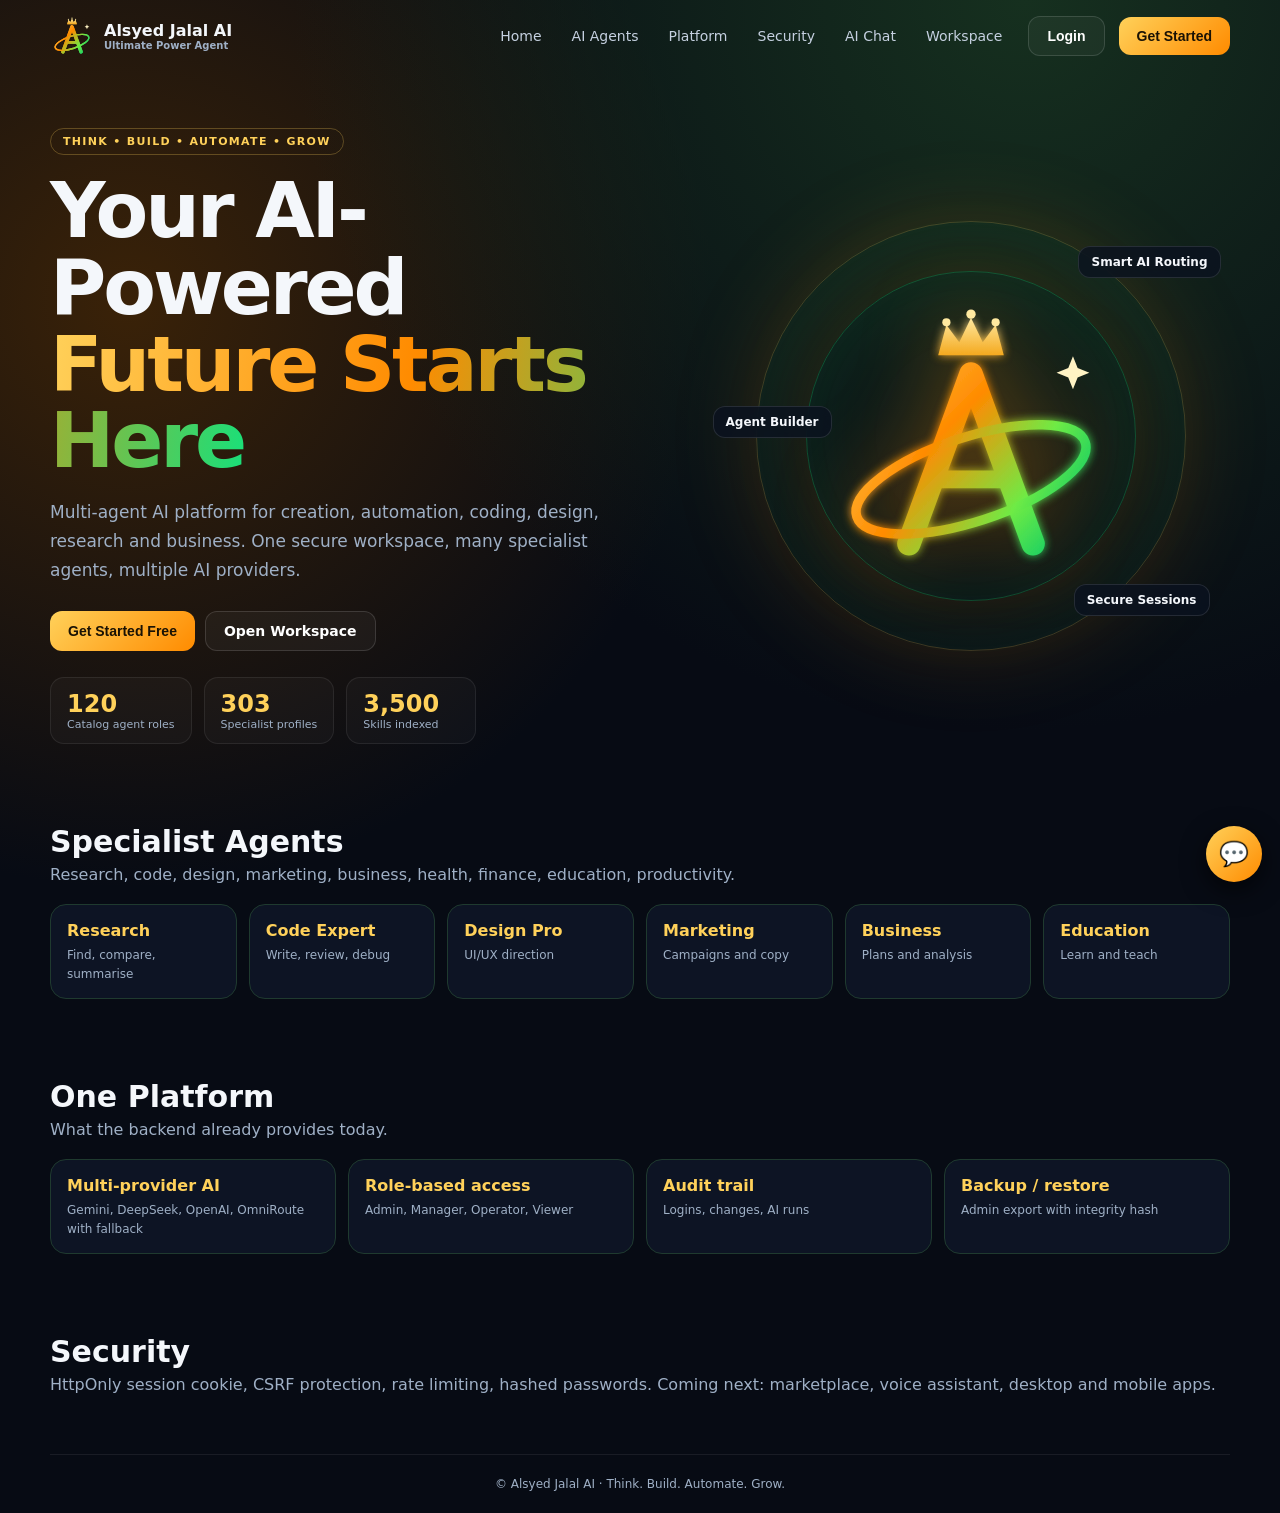
==== index.html @ d1ac53ca "Add files via upload" ====
<!doctype html>
<html lang="en"><head>
<meta charset="utf-8"><meta name="viewport" content="width=device-width,initial-scale=1">
<meta name="theme-color" content="#070b14"><title>Alsyed Jalal AI — Ultimate Power Agent</title>
<meta name="description" content="Alsyed Jalal AI: multi-agent AI platform. Think, build, automate, grow.">
<link rel="icon" href="app-mark.svg"><link rel="manifest" href="manifest.webmanifest">
<link rel="stylesheet" href="v101-palette.css">
<style>
:root{--bg:#070b14;--card:#0d1424;--line:#1f3a2f;--o:#ff8b00;--g:#ffd15a;--e:#18e07a;--t:#f4f7fb;--m:#9fb0c6}
*{box-sizing:border-box}body{margin:0;background:radial-gradient(circle at 80% 0,#16301f 0,transparent 40%),radial-gradient(circle at 10% 20%,#3a2208 0,transparent 35%),var(--bg);color:var(--t);font-family:Inter,system-ui,sans-serif;overflow-x:hidden}
a{color:inherit;text-decoration:none}.wrap{width:min(1180px,calc(100% - 32px));margin:auto}
.nav{display:flex;align-items:center;gap:14px;height:72px}.brand{display:flex;gap:10px;align-items:center;font-weight:900}.brand img{width:44px}.brand small{display:block;color:var(--m);font-size:10px;font-weight:600}
.nav nav{margin-left:auto;display:flex;gap:6px}.nav nav a{padding:8px 12px;border-radius:10px;color:#c5d0e0;font-size:14px}.nav nav a:hover{background:#ffffff10}
.btn{border:1px solid #ffffff22;background:#ffffff0a;color:#fff;padding:11px 18px;border-radius:12px;font-weight:800;cursor:pointer;font-size:14px}
.btn.p{border:0;color:#1a1204;background:linear-gradient(135deg,var(--g),var(--o))}.btn.g{border:0;color:#04170d;background:linear-gradient(135deg,#7bf0a8,var(--e))}
.hero{display:grid;grid-template-columns:1.1fr .9fr;gap:30px;align-items:center;padding:56px 0 40px;min-height:600px}
.tag{display:inline-block;border:1px solid #ffd15a44;color:var(--g);padding:6px 12px;border-radius:99px;font-size:11px;font-weight:900;letter-spacing:.12em}
h1{font-size:clamp(40px,6vw,78px);line-height:1;margin:18px 0;letter-spacing:-.04em}h1 span{background:linear-gradient(100deg,var(--g),var(--o) 50%,var(--e));-webkit-background-clip:text;background-clip:text;color:transparent}
.lead{color:var(--m);font-size:17px;line-height:1.7;max-width:600px}.acts{display:flex;gap:10px;flex-wrap:wrap;margin:26px 0}
.stats{display:flex;gap:12px;flex-wrap:wrap}.stat{border:1px solid #ffffff14;background:#ffffff07;border-radius:14px;padding:12px 16px;min-width:130px}.stat b{font-size:24px;color:var(--g)}.stat span{display:block;color:var(--m);font-size:11px}
.scene{position:relative;display:grid;place-items:center;min-height:460px}.scene .ring{position:absolute;border:1px solid #ffd15a33;border-radius:50%;width:430px;height:430px;box-shadow:0 0 90px #ff8b0025,inset 0 0 80px #18e07a15}.scene .r2{width:330px;height:330px;border-color:#18e07a44}
.scene img{width:300px;position:relative;filter:drop-shadow(0 0 40px #ff8b0066);animation:fl 5s ease-in-out infinite}@keyframes fl{50%{transform:translateY(-12px)}}
.chip{position:absolute;border:1px solid #ffffff1c;background:#0b1220cc;backdrop-filter:blur(10px);border-radius:12px;padding:8px 12px;font-size:12px;font-weight:700}
.sec{padding:40px 0}.sec h2{font-size:30px;margin:0 0 6px}.sec>p{color:var(--m);margin:0 0 20px}
.grid{display:grid;grid-template-columns:repeat(auto-fit,minmax(150px,1fr));gap:12px}.tile{background:var(--card);border:1px solid var(--line);border-radius:16px;padding:16px}.tile b{display:block;color:var(--g);margin-bottom:4px}.tile span{font-size:12px;color:var(--m)}
footer{border-top:1px solid #ffffff12;padding:22px 0;color:var(--m);font-size:12px;text-align:center}
.modal{display:none;position:fixed;inset:0;background:#000b;backdrop-filter:blur(10px);place-items:center;padding:16px;z-index:50}.modal.show{display:grid}
.lc{width:min(880px,100%);display:grid;grid-template-columns:1fr 1fr;border:1px solid #ffd15a33;border-radius:22px;overflow:hidden;background:#0a1019}
.la{padding:34px;background:linear-gradient(145deg,#1b2a14,#0a1019)}.la img{width:84px}.la h2{font-size:32px;margin:14px 0 8px}.la p{color:var(--m);line-height:1.6}
.lf{padding:34px}.lf h3{margin:0 0 4px;font-size:22px}label{display:block;font-size:11px;font-weight:800;color:#b6c4d8;margin:14px 0 6px}
input{width:100%;background:#05090f;border:1px solid #ffffff1c;border-radius:11px;padding:12px;color:#fff;font:inherit}input:focus{outline:2px solid #ffd15a66}
#err{color:#ff8a80;font-size:13px;min-height:18px;margin-top:10px}.x{float:right;background:#ffffff10;border:0;color:#fff;width:34px;height:34px;border-radius:10px;cursor:pointer}
details{margin-top:12px;font-size:12px;color:var(--m)}
@media(max-width:820px){.hero,.lc{grid-template-columns:1fr}.nav nav{display:none}.nav .btn.g{margin-left:auto}.scene{min-height:320px}.scene img{width:210px}.scene .ring{width:300px;height:300px}.scene .r2{width:230px;height:230px}}
</style></head><body>
<div class="wrap">
<header class="nav"><a class="brand" href="./"><img src="alsyed-jalal-logo.svg" alt=""><span>Alsyed Jalal AI<small>Ultimate Power Agent</small></span></a>
<nav><a href="#home">Home</a><a href="#agents">AI Agents</a><a href="#platform">Platform</a><a href="#security">Security</a><a href="chat.html">AI Chat</a><a href="workspace.html">Workspace</a></nav>
<button class="btn" id="open">Login</button><button class="btn p" id="start">Get Started</button></header>
<section class="hero" id="home"><div>
<span class="tag">THINK • BUILD • AUTOMATE • GROW</span>
<h1>Your AI-Powered <span>Future Starts Here</span></h1>
<p class="lead">Multi-agent AI platform for creation, automation, coding, design, research and business. One secure workspace, many specialist agents, multiple AI providers.</p>
<div class="acts"><button class="btn p" id="start2">Get Started Free</button><a class="btn" href="workspace.html">Open Workspace</a></div>
<div class="stats"><div class="stat"><b>120</b><span>Catalog agent roles</span></div><div class="stat"><b>303</b><span>Specialist profiles</span></div><div class="stat"><b>3,500</b><span>Skills indexed</span></div></div></div>
<div class="scene"><div class="ring"></div><div class="ring r2"></div><img src="alsyed-jalal-logo.svg" alt="Alsyed Jalal AI logo">
<span class="chip" style="top:40px;right:10px">Smart AI Routing</span><span class="chip" style="top:200px;left:0">Agent Builder</span><span class="chip" style="bottom:50px;right:20px">Secure Sessions</span></div></section>
<section class="sec" id="agents"><h2>Specialist Agents</h2><p>Research, code, design, marketing, business, health, finance, education, productivity.</p>
<div class="grid"><div class="tile"><b>Research</b><span>Find, compare, summarise</span></div><div class="tile"><b>Code Expert</b><span>Write, review, debug</span></div><div class="tile"><b>Design Pro</b><span>UI/UX direction</span></div><div class="tile"><b>Marketing</b><span>Campaigns and copy</span></div><div class="tile"><b>Business</b><span>Plans and analysis</span></div><div class="tile"><b>Education</b><span>Learn and teach</span></div></div></section>
<section class="sec" id="platform"><h2>One Platform</h2><p>What the backend already provides today.</p>
<div class="grid"><div class="tile"><b>Multi-provider AI</b><span>Gemini, DeepSeek, OpenAI, OmniRoute with fallback</span></div><div class="tile"><b>Role-based access</b><span>Admin, Manager, Operator, Viewer</span></div><div class="tile"><b>Audit trail</b><span>Logins, changes, AI runs</span></div><div class="tile"><b>Backup / restore</b><span>Admin export with integrity hash</span></div></div></section>
<section class="sec" id="security"><h2>Security</h2><p>HttpOnly session cookie, CSRF protection, rate limiting, hashed passwords. Coming next: marketplace, voice assistant, desktop and mobile apps.</p></section>
<footer>© Alsyed Jalal AI · Think. Build. Automate. Grow.</footer></div>

<div class="modal" id="login"><div class="lc"><div class="la"><img src="alsyed-jalal-logo.svg" alt=""><h2>Welcome Back</h2><p>Sign in to continue to your AI workspace.</p></div>
<form class="lf" id="f" autocomplete="on"><button type="button" class="x" id="close" aria-label="Close">×</button><h3>Sign in</h3>
<label for="u">Username</label><input id="u" required autocomplete="username"><label for="p">Password</label><input id="p" type="password" required autocomplete="current-password">
<details><summary>Server address (only if API is elsewhere)</summary><input id="api" placeholder="https://api.example.com" style="margin-top:8px"></details>
<div id="err" role="alert"></div><button class="btn g" style="width:100%;margin-top:8px" id="go">Sign in</button></form><a href="dashboard.html?demo=1" style="display:block;text-align:center;margin-top:10px;color:#ffd15a;font-size:14px">Try the demo (no login)</a><a href="roadmaps.html" style="display:block;text-align:center;margin-top:6px;color:#9fb0c6;font-size:13px">Learning roadmaps</a></div></div>
<script src="ai-widget.js" defer></script>
<script>
const $=s=>document.getElementById(s),m=$('login');
const show=()=>{m.classList.add('show');$('u').focus()};
['open','start','start2'].forEach(i=>$(i).onclick=show);$('close').onclick=()=>m.classList.remove('show');
document.addEventListener('keydown',e=>e.key==='Escape'&&m.classList.remove('show'));
try{$('api').value=localStorage.getItem('aj-v31-api')||''}catch{}
$('f').onsubmit=async e=>{e.preventDefault();const b=$('go'),er=$('err');er.textContent='';b.disabled=true;b.textContent='Signing in…';
 let base=($('api').value.trim()||(location.protocol.startsWith('http')?location.origin:'')).replace(/\/$/,'');
 if(!base){er.textContent='Open this site from your server (http/https) or enter the server address.';b.disabled=false;b.textContent='Sign in';return}
 try{const r=await fetch(base+'/api/auth/login',{method:'POST',credentials:'include',headers:{'Content-Type':'application/json'},body:JSON.stringify({username:$('u').value.trim(),password:$('p').value})});
  const d=await r.json().catch(()=>({}));if(!r.ok)throw new Error(d.error||('Login failed (HTTP '+r.status+')'));
  try{localStorage.setItem('aj-v31-api',base)}catch{};location.href='dashboard.html'}
 catch(x){er.textContent=x.message==='Failed to fetch'?'Cannot reach the server. Check the address.':x.message;b.disabled=false;b.textContent='Sign in'}};
if('serviceWorker' in navigator&&location.protocol.startsWith('http'))navigator.serviceWorker.register('sw.js').catch(()=>{});
</script></body></html>
---- v101-palette.css ----
/* AI-Syed Jalal V101 presentation palette — controlled four-color system. */
:root{
  --v101-coral:#FF6F61;
  --v101-deep-blue:#0B1F3A;
  --v101-emerald:#18B981;
  --v101-gold:#F4C95D;
}
/* Shared accent enforcement for pages using the V100 presentation layer. */
body{background-color:var(--v101-deep-blue)}
.btn.primary,.btn.green,.btn.gold{border-color:transparent}
.btn.primary{background:linear-gradient(135deg,var(--v101-coral),var(--v101-gold));color:#07111d}
.btn.green{background:color-mix(in srgb,var(--v101-emerald) 12%,transparent);border-color:color-mix(in srgb,var(--v101-emerald) 45%,transparent);color:var(--v101-emerald)}
.btn.gold{background:color-mix(in srgb,var(--v101-gold) 12%,transparent);border-color:color-mix(in srgb,var(--v101-gold) 45%,transparent);color:var(--v101-gold)}
.eyebrow,.icon{color:var(--v101-coral)}
.progress i,.bar i,.meter i{background:linear-gradient(90deg,var(--v101-coral),var(--v101-gold),var(--v101-emerald))}
.nav button.active{box-shadow:inset 3px 0 var(--v101-coral)}
.status,.state{color:var(--v101-emerald)}
[data-v101-accent="coral"]{color:var(--v101-coral)!important}
[data-v101-accent="emerald"]{color:var(--v101-emerald)!important}
[data-v101-accent="gold"]{color:var(--v101-gold)!important}
@media(prefers-reduced-motion:reduce){*,*::before,*::after{animation-duration:.01ms!important;animation-iteration-count:1!important;transition-duration:.01ms!important}}
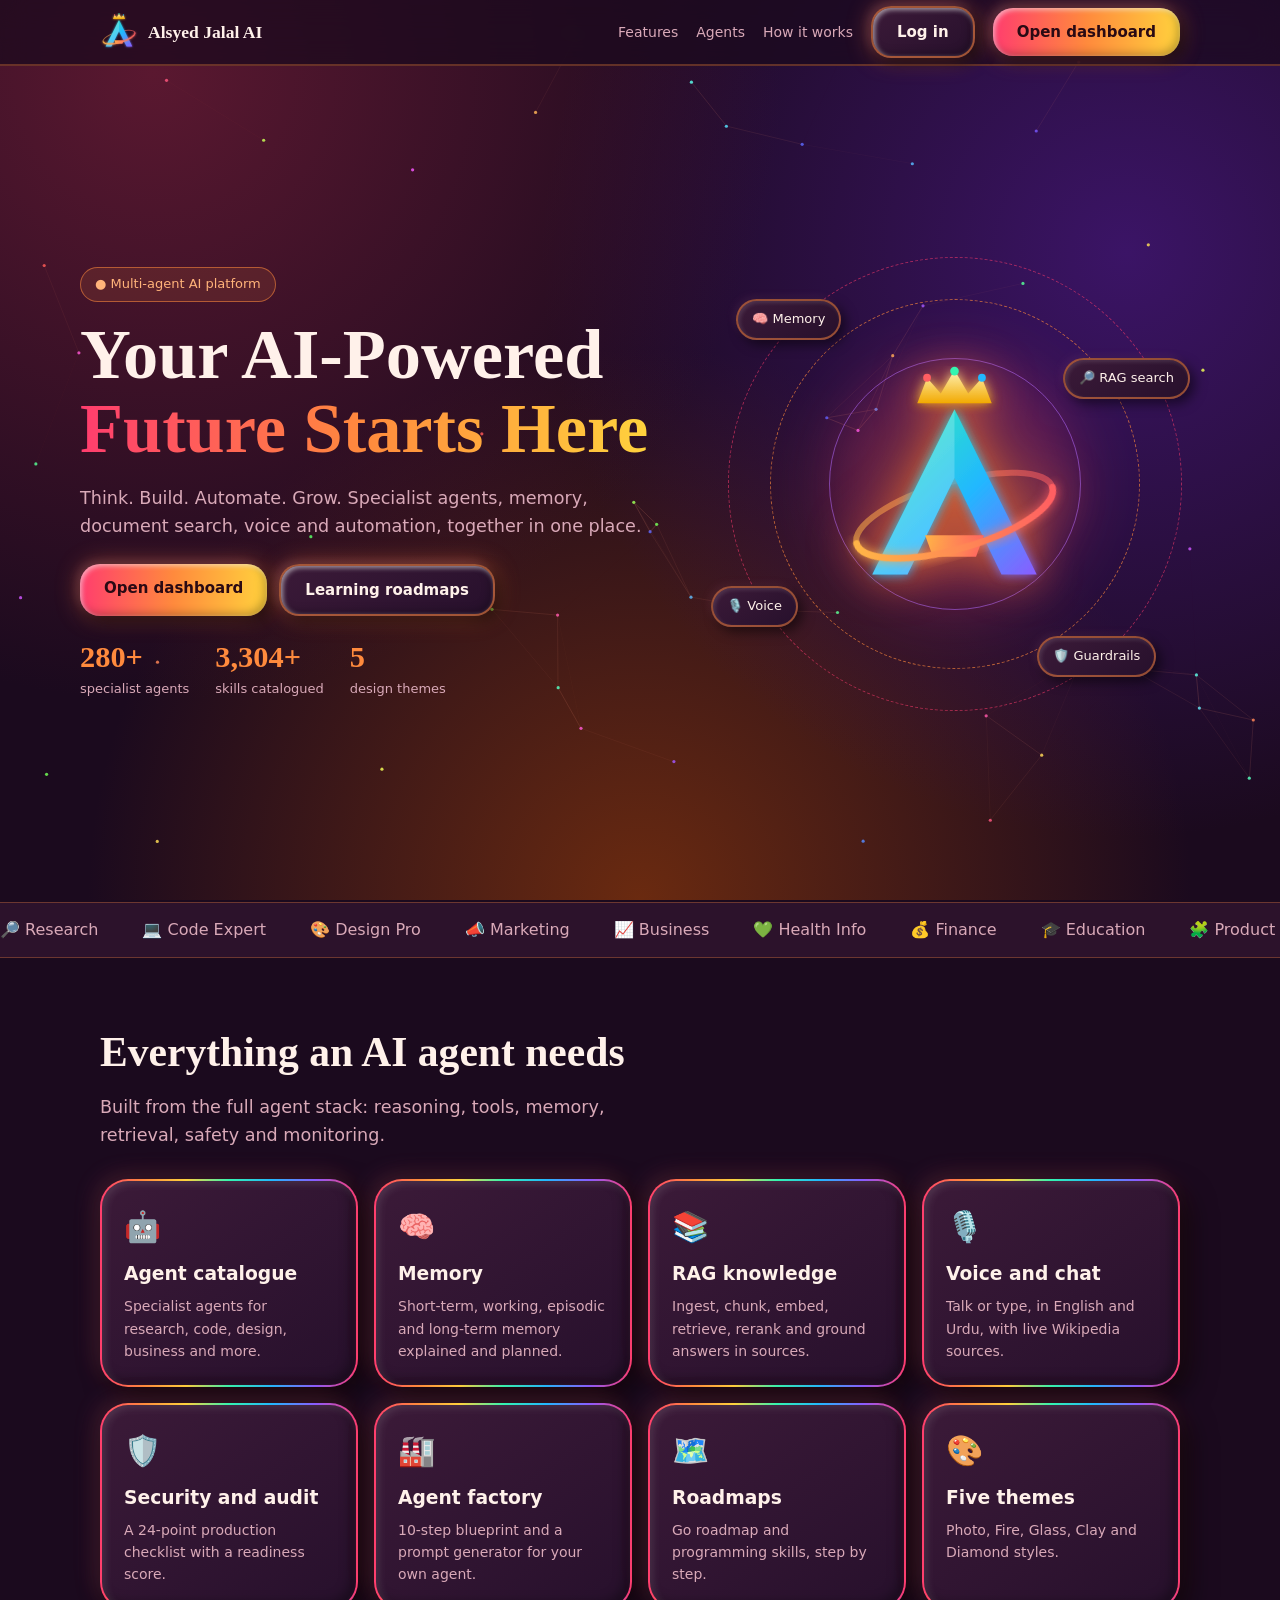
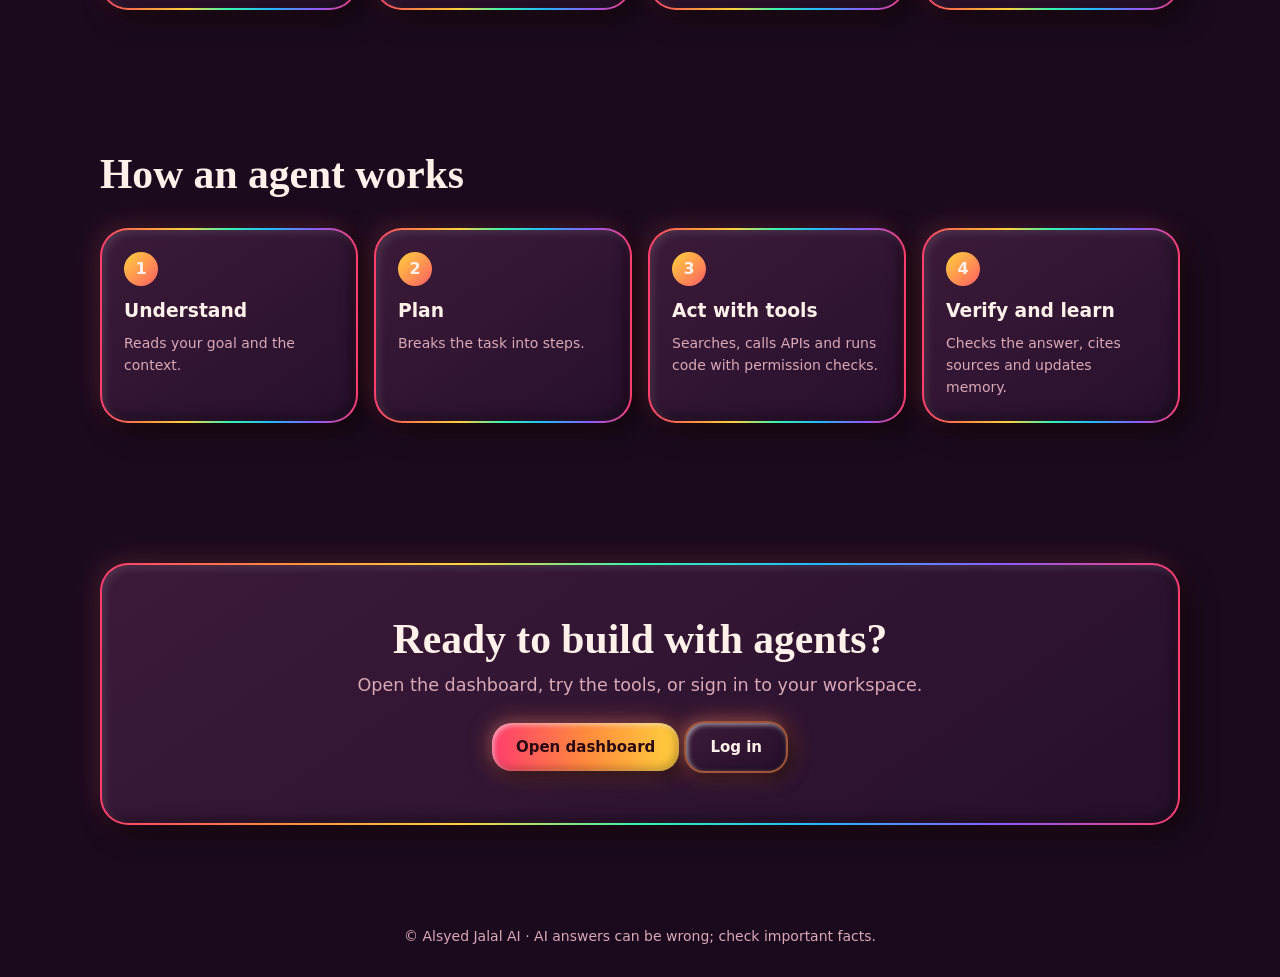
==== commit a4bc50df: "Add files via upload" ====
--- a/index.html
+++ b/index.html
@@ -1,75 +1,88 @@
-<!doctype html>
-<html lang="en"><head>
-<meta charset="utf-8"><meta name="viewport" content="width=device-width,initial-scale=1">
-<meta name="theme-color" content="#070b14"><title>Alsyed Jalal AI — Ultimate Power Agent</title>
-<meta name="description" content="Alsyed Jalal AI: multi-agent AI platform. Think, build, automate, grow.">
-<link rel="icon" href="app-mark.svg"><link rel="manifest" href="manifest.webmanifest">
-<link rel="stylesheet" href="v101-palette.css">
+<!DOCTYPE html>
+<html lang="en"><head><meta charset="utf-8"><meta name="viewport" content="width=device-width,initial-scale=1">
+<title>Alsyed Jalal AI — Your AI-Powered Future Starts Here</title><link rel="icon" href="logo.svg">
+<meta name="description" content="Specialist AI agents, memory, RAG, voice and automation in one platform.">
 <style>
-:root{--bg:#070b14;--card:#0d1424;--line:#1f3a2f;--o:#ff8b00;--g:#ffd15a;--e:#18e07a;--t:#f4f7fb;--m:#9fb0c6}
-*{box-sizing:border-box}body{margin:0;background:radial-gradient(circle at 80% 0,#16301f 0,transparent 40%),radial-gradient(circle at 10% 20%,#3a2208 0,transparent 35%),var(--bg);color:var(--t);font-family:Inter,system-ui,sans-serif;overflow-x:hidden}
-a{color:inherit;text-decoration:none}.wrap{width:min(1180px,calc(100% - 32px));margin:auto}
-.nav{display:flex;align-items:center;gap:14px;height:72px}.brand{display:flex;gap:10px;align-items:center;font-weight:900}.brand img{width:44px}.brand small{display:block;color:var(--m);font-size:10px;font-weight:600}
-.nav nav{margin-left:auto;display:flex;gap:6px}.nav nav a{padding:8px 12px;border-radius:10px;color:#c5d0e0;font-size:14px}.nav nav a:hover{background:#ffffff10}
-.btn{border:1px solid #ffffff22;background:#ffffff0a;color:#fff;padding:11px 18px;border-radius:12px;font-weight:800;cursor:pointer;font-size:14px}
-.btn.p{border:0;color:#1a1204;background:linear-gradient(135deg,var(--g),var(--o))}.btn.g{border:0;color:#04170d;background:linear-gradient(135deg,#7bf0a8,var(--e))}
-.hero{display:grid;grid-template-columns:1.1fr .9fr;gap:30px;align-items:center;padding:56px 0 40px;min-height:600px}
-.tag{display:inline-block;border:1px solid #ffd15a44;color:var(--g);padding:6px 12px;border-radius:99px;font-size:11px;font-weight:900;letter-spacing:.12em}
-h1{font-size:clamp(40px,6vw,78px);line-height:1;margin:18px 0;letter-spacing:-.04em}h1 span{background:linear-gradient(100deg,var(--g),var(--o) 50%,var(--e));-webkit-background-clip:text;background-clip:text;color:transparent}
-.lead{color:var(--m);font-size:17px;line-height:1.7;max-width:600px}.acts{display:flex;gap:10px;flex-wrap:wrap;margin:26px 0}
-.stats{display:flex;gap:12px;flex-wrap:wrap}.stat{border:1px solid #ffffff14;background:#ffffff07;border-radius:14px;padding:12px 16px;min-width:130px}.stat b{font-size:24px;color:var(--g)}.stat span{display:block;color:var(--m);font-size:11px}
-.scene{position:relative;display:grid;place-items:center;min-height:460px}.scene .ring{position:absolute;border:1px solid #ffd15a33;border-radius:50%;width:430px;height:430px;box-shadow:0 0 90px #ff8b0025,inset 0 0 80px #18e07a15}.scene .r2{width:330px;height:330px;border-color:#18e07a44}
-.scene img{width:300px;position:relative;filter:drop-shadow(0 0 40px #ff8b0066);animation:fl 5s ease-in-out infinite}@keyframes fl{50%{transform:translateY(-12px)}}
-.chip{position:absolute;border:1px solid #ffffff1c;background:#0b1220cc;backdrop-filter:blur(10px);border-radius:12px;padding:8px 12px;font-size:12px;font-weight:700}
-.sec{padding:40px 0}.sec h2{font-size:30px;margin:0 0 6px}.sec>p{color:var(--m);margin:0 0 20px}
-.grid{display:grid;grid-template-columns:repeat(auto-fit,minmax(150px,1fr));gap:12px}.tile{background:var(--card);border:1px solid var(--line);border-radius:16px;padding:16px}.tile b{display:block;color:var(--g);margin-bottom:4px}.tile span{font-size:12px;color:var(--m)}
-footer{border-top:1px solid #ffffff12;padding:22px 0;color:var(--m);font-size:12px;text-align:center}
-.modal{display:none;position:fixed;inset:0;background:#000b;backdrop-filter:blur(10px);place-items:center;padding:16px;z-index:50}.modal.show{display:grid}
-.lc{width:min(880px,100%);display:grid;grid-template-columns:1fr 1fr;border:1px solid #ffd15a33;border-radius:22px;overflow:hidden;background:#0a1019}
-.la{padding:34px;background:linear-gradient(145deg,#1b2a14,#0a1019)}.la img{width:84px}.la h2{font-size:32px;margin:14px 0 8px}.la p{color:var(--m);line-height:1.6}
-.lf{padding:34px}.lf h3{margin:0 0 4px;font-size:22px}label{display:block;font-size:11px;font-weight:800;color:#b6c4d8;margin:14px 0 6px}
-input{width:100%;background:#05090f;border:1px solid #ffffff1c;border-radius:11px;padding:12px;color:#fff;font:inherit}input:focus{outline:2px solid #ffd15a66}
-#err{color:#ff8a80;font-size:13px;min-height:18px;margin-top:10px}.x{float:right;background:#ffffff10;border:0;color:#fff;width:34px;height:34px;border-radius:10px;cursor:pointer}
-details{margin-top:12px;font-size:12px;color:var(--m)}
-@media(max-width:820px){.hero,.lc{grid-template-columns:1fr}.nav nav{display:none}.nav .btn.g{margin-left:auto}.scene{min-height:320px}.scene img{width:210px}.scene .ring{width:300px;height:300px}.scene .r2{width:230px;height:230px}}
-</style></head><body>
-<div class="wrap">
-<header class="nav"><a class="brand" href="./"><img src="alsyed-jalal-logo.svg" alt=""><span>Alsyed Jalal AI<small>Ultimate Power Agent</small></span></a>
-<nav><a href="#home">Home</a><a href="#agents">AI Agents</a><a href="#platform">Platform</a><a href="#security">Security</a><a href="chat.html">AI Chat</a><a href="workspace.html">Workspace</a></nav>
-<button class="btn" id="open">Login</button><button class="btn p" id="start">Get Started</button></header>
-<section class="hero" id="home"><div>
-<span class="tag">THINK • BUILD • AUTOMATE • GROW</span>
+:root{--bg:#050d1a;--ink:#eaf6ff;--mut:#8fb0c4;--a:#34f5b0;--b:#22b8ff;--c:#8a5cff;--o:#ff8a3d}
+*{box-sizing:border-box}html{scroll-behavior:smooth}
+body{margin:0;background:radial-gradient(circle at 15% 10%,#0b2a3f,transparent 45%),radial-gradient(circle at 85% 30%,#251056,transparent 45%),var(--bg);color:var(--ink);font:16px/1.6 system-ui,-apple-system,"Segoe UI",Roboto,sans-serif;overflow-x:hidden}
+#bg{position:fixed;inset:0;z-index:0;pointer-events:none}
+.w{position:relative;z-index:1;max-width:1120px;margin:auto;padding:0 20px}
+nav{position:sticky;top:0;z-index:5;backdrop-filter:blur(14px);background:rgba(5,13,26,.6);border-bottom:1px solid rgba(120,200,255,.12)}
+nav .w{display:flex;align-items:center;gap:18px;height:64px}nav img{width:38px;height:38px}
+.br{font:700 1.1rem Georgia,serif;margin-right:auto;display:flex;gap:10px;align-items:center;text-decoration:none;color:var(--ink)}
+nav a.l{color:var(--mut);text-decoration:none;font-size:14px}nav a.l:hover{color:var(--a)}
+.btn{display:inline-block;padding:12px 24px;border-radius:14px;font-weight:700;text-decoration:none;border:0;cursor:pointer;font-size:15px;transition:.25s}
+.p{background:linear-gradient(135deg,var(--a),var(--b));color:#03221a;box-shadow:0 0 28px rgba(52,245,176,.35)}.p:hover{transform:translateY(-2px);box-shadow:0 0 42px rgba(52,245,176,.6)}
+.s{background:rgba(255,255,255,.06);color:var(--ink);border:1px solid rgba(140,200,255,.35)}.s:hover{border-color:var(--a);color:var(--a)}
+.hero{display:grid;grid-template-columns:1.1fr .9fr;gap:30px;align-items:center;min-height:calc(100vh - 64px);padding:40px 0}
+.pill{display:inline-block;padding:6px 14px;border:1px solid rgba(52,245,176,.4);border-radius:30px;color:var(--a);font-size:13px;background:rgba(52,245,176,.08)}
+h1{font:800 clamp(2.4rem,6vw,4.4rem)/1.05 Georgia,serif;margin:16px 0}
+h1 span{background:linear-gradient(90deg,var(--a),var(--b),var(--c),var(--o),var(--a));background-size:300% 100%;-webkit-background-clip:text;background-clip:text;color:transparent;animation:sh 6s linear infinite}
+@keyframes sh{to{background-position:300% 0}}
+.lead{color:var(--mut);font-size:1.1rem;max-width:52ch}.cta{display:flex;gap:12px;flex-wrap:wrap;margin:24px 0}
+.st{display:flex;gap:26px;flex-wrap:wrap}.st b{display:block;font:800 1.9rem Georgia,serif;color:var(--a)}.st span{color:var(--mut);font-size:13px}
+.orb{position:relative;width:min(420px,86vw);aspect-ratio:1;margin:auto;display:grid;place-items:center}
+.orb img{width:56%;z-index:2;animation:fl 5s ease-in-out infinite;filter:drop-shadow(0 0 30px rgba(52,245,176,.6))}
+@keyframes fl{50%{transform:translateY(-14px)}}
+.rg{position:absolute;border-radius:50%;border:1.5px dashed rgba(52,245,176,.45);animation:sp 24s linear infinite}
+.r1{inset:6%}.r2{inset:-4%;border-color:rgba(34,184,255,.4);animation-duration:36s;animation-direction:reverse}.r3{inset:20%;border:1.5px solid rgba(138,92,255,.4);animation-duration:16s}
+@keyframes sp{to{transform:rotate(360deg)}}
+.orb::before{content:"";position:absolute;inset:14%;border-radius:50%;background:radial-gradient(circle,rgba(52,245,176,.35),rgba(34,184,255,.15) 50%,transparent 70%);filter:blur(24px);animation:pu 4s ease-in-out infinite}
+@keyframes pu{50%{transform:scale(1.2)}}
+.chip{position:absolute;z-index:3;padding:8px 14px;border-radius:30px;background:rgba(10,30,50,.75);border:1px solid rgba(120,200,255,.35);backdrop-filter:blur(8px);font-size:13px;animation:fl 4s ease-in-out infinite}
+.c1{top:6%;left:-2%}.c2{top:20%;right:-6%;animation-delay:.8s}.c3{bottom:16%;left:-8%;animation-delay:1.6s}.c4{bottom:4%;right:2%;animation-delay:2.2s}
+.mq{overflow:hidden;border-block:1px solid rgba(120,200,255,.15);padding:14px 0;background:rgba(10,30,50,.4)}
+.mq div{display:flex;gap:44px;width:max-content;animation:mq 30s linear infinite;color:var(--mut)}.mq b{color:var(--ink)}
+@keyframes mq{to{transform:translateX(-50%)}}
+section{padding:70px 0}h2{font:800 clamp(1.8rem,4vw,2.6rem) Georgia,serif;margin:0 0 8px}
+.g{display:grid;gap:16px;grid-template-columns:repeat(auto-fit,minmax(240px,1fr));margin-top:30px}
+.cd{padding:22px;border-radius:20px;background:linear-gradient(145deg,rgba(255,255,255,.08),rgba(255,255,255,.02));border:1px solid rgba(140,200,255,.2);backdrop-filter:blur(10px);transition:.3s}
+.cd:hover{transform:translateY(-6px);border-color:var(--a);box-shadow:0 12px 40px rgba(52,245,176,.18)}
+.cd i{font-style:normal;font-size:30px;display:block;margin-bottom:8px}.cd h3{margin:0 0 6px}.cd p{margin:0;color:var(--mut);font-size:14px}
+.stp{counter-reset:s}.stp .cd::before{counter-increment:s;content:counter(s);display:grid;place-items:center;width:34px;height:34px;border-radius:50%;background:linear-gradient(135deg,var(--o),#ff5e62);font-weight:800;margin-bottom:10px}
+.band{text-align:center;padding:50px 20px;border-radius:28px;background:linear-gradient(135deg,rgba(52,245,176,.15),rgba(138,92,255,.2));border:1px solid rgba(140,200,255,.3)}
+footer{padding:30px 0;color:var(--mut);text-align:center;font-size:14px}
+.rv{opacity:0;transform:translateY(24px);transition:.7s}.rv.on{opacity:1;transform:none}
+@media(max-width:800px){.hero{grid-template-columns:1fr;text-align:center;min-height:0}.lead{margin:auto}.cta,.st{justify-content:center}nav .l{display:none}}
+@media(prefers-reduced-motion:reduce){*{animation:none!important;transition:none!important}.rv{opacity:1;transform:none}}
+:focus-visible{outline:3px solid var(--o);outline-offset:3px}
+</style><link rel="stylesheet" href="fusion.css"></head><body class="fusion">
+<canvas id="bg" aria-hidden="true"></canvas>
+<nav><div class="w"><a class="br" href="./"><img src="logo.svg" alt="">Alsyed Jalal AI</a><a class="l" href="#features">Features</a><a class="l" href="#agents">Agents</a><a class="l" href="#how">How it works</a><a class="btn s" href="login.html">Log in</a><a class="btn p" href="app.html">Open dashboard</a></div></nav>
+<header class="w hero"><div>
+<span class="pill">● Multi-agent AI platform</span>
 <h1>Your AI-Powered <span>Future Starts Here</span></h1>
-<p class="lead">Multi-agent AI platform for creation, automation, coding, design, research and business. One secure workspace, many specialist agents, multiple AI providers.</p>
-<div class="acts"><button class="btn p" id="start2">Get Started Free</button><a class="btn" href="workspace.html">Open Workspace</a></div>
-<div class="stats"><div class="stat"><b>120</b><span>Catalog agent roles</span></div><div class="stat"><b>303</b><span>Specialist profiles</span></div><div class="stat"><b>3,500</b><span>Skills indexed</span></div></div></div>
-<div class="scene"><div class="ring"></div><div class="ring r2"></div><img src="alsyed-jalal-logo.svg" alt="Alsyed Jalal AI logo">
-<span class="chip" style="top:40px;right:10px">Smart AI Routing</span><span class="chip" style="top:200px;left:0">Agent Builder</span><span class="chip" style="bottom:50px;right:20px">Secure Sessions</span></div></section>
-<section class="sec" id="agents"><h2>Specialist Agents</h2><p>Research, code, design, marketing, business, health, finance, education, productivity.</p>
-<div class="grid"><div class="tile"><b>Research</b><span>Find, compare, summarise</span></div><div class="tile"><b>Code Expert</b><span>Write, review, debug</span></div><div class="tile"><b>Design Pro</b><span>UI/UX direction</span></div><div class="tile"><b>Marketing</b><span>Campaigns and copy</span></div><div class="tile"><b>Business</b><span>Plans and analysis</span></div><div class="tile"><b>Education</b><span>Learn and teach</span></div></div></section>
-<section class="sec" id="platform"><h2>One Platform</h2><p>What the backend already provides today.</p>
-<div class="grid"><div class="tile"><b>Multi-provider AI</b><span>Gemini, DeepSeek, OpenAI, OmniRoute with fallback</span></div><div class="tile"><b>Role-based access</b><span>Admin, Manager, Operator, Viewer</span></div><div class="tile"><b>Audit trail</b><span>Logins, changes, AI runs</span></div><div class="tile"><b>Backup / restore</b><span>Admin export with integrity hash</span></div></div></section>
-<section class="sec" id="security"><h2>Security</h2><p>HttpOnly session cookie, CSRF protection, rate limiting, hashed passwords. Coming next: marketplace, voice assistant, desktop and mobile apps.</p></section>
-<footer>© Alsyed Jalal AI · Think. Build. Automate. Grow.</footer></div>
-
-<div class="modal" id="login"><div class="lc"><div class="la"><img src="alsyed-jalal-logo.svg" alt=""><h2>Welcome Back</h2><p>Sign in to continue to your AI workspace.</p></div>
-<form class="lf" id="f" autocomplete="on"><button type="button" class="x" id="close" aria-label="Close">×</button><h3>Sign in</h3>
-<label for="u">Username</label><input id="u" required autocomplete="username"><label for="p">Password</label><input id="p" type="password" required autocomplete="current-password">
-<details><summary>Server address (only if API is elsewhere)</summary><input id="api" placeholder="https://api.example.com" style="margin-top:8px"></details>
-<div id="err" role="alert"></div><button class="btn g" style="width:100%;margin-top:8px" id="go">Sign in</button></form><a href="dashboard.html?demo=1" style="display:block;text-align:center;margin-top:10px;color:#ffd15a;font-size:14px">Try the demo (no login)</a><a href="roadmaps.html" style="display:block;text-align:center;margin-top:6px;color:#9fb0c6;font-size:13px">Learning roadmaps</a></div></div>
-<script src="ai-widget.js" defer></script>
+<p class="lead">Think. Build. Automate. Grow. Specialist agents, memory, document search, voice and automation, together in one place.</p>
+<div class="cta"><a class="btn p" href="app.html">Open dashboard</a><a class="btn s" href="roadmaps.html">Learning roadmaps</a></div>
+<div class="st"><div><b data-n="300">0</b><span>specialist agents</span></div><div><b data-n="3500">0</b><span>skills catalogued</span></div><div><b data-n="5">0</b><span>design themes</span></div></div>
+</div>
+<div class="orb"><div class="rg r1"></div><div class="rg r2"></div><div class="rg r3"></div><img src="logo.svg" alt="Alsyed Jalal AI crowned A logo"><span class="chip c1">🧠 Memory</span><span class="chip c2">🔎 RAG search</span><span class="chip c3">🎙️ Voice</span><span class="chip c4">🛡️ Guardrails</span></div></header>
+<div class="mq" id="agents" aria-label="Agents"><div><span><b>🔎</b> Research</span><span><b>💻</b> Code Expert</span><span><b>🎨</b> Design Pro</span><span><b>📣</b> Marketing</span><span><b>📈</b> Business</span><span><b>💚</b> Health Info</span><span><b>💰</b> Finance</span><span><b>🎓</b> Education</span><span><b>🧩</b> Product</span><span><b>⚡</b> Productivity</span><span><b>🔎</b> Research</span><span><b>💻</b> Code Expert</span><span><b>🎨</b> Design Pro</span><span><b>📣</b> Marketing</span><span><b>📈</b> Business</span><span><b>💚</b> Health Info</span><span><b>💰</b> Finance</span><span><b>🎓</b> Education</span><span><b>🧩</b> Product</span><span><b>⚡</b> Productivity</span></div></div>
+<section id="features"><div class="w"><h2 class="rv">Everything an AI agent needs</h2><p class="lead rv">Built from the full agent stack: reasoning, tools, memory, retrieval, safety and monitoring.</p>
+<div class="g">
+<div class="cd rv"><i>🤖</i><h3>Agent catalogue</h3><p>Specialist agents for research, code, design, business and more.</p></div>
+<div class="cd rv"><i>🧠</i><h3>Memory</h3><p>Short-term, working, episodic and long-term memory explained and planned.</p></div>
+<div class="cd rv"><i>📚</i><h3>RAG knowledge</h3><p>Ingest, chunk, embed, retrieve, rerank and ground answers in sources.</p></div>
+<div class="cd rv"><i>🎙️</i><h3>Voice and chat</h3><p>Talk or type, in English and Urdu, with live Wikipedia sources.</p></div>
+<div class="cd rv"><i>🛡️</i><h3>Security and audit</h3><p>A 24-point production checklist with a readiness score.</p></div>
+<div class="cd rv"><i>🏭</i><h3>Agent factory</h3><p>10-step blueprint and a prompt generator for your own agent.</p></div>
+<div class="cd rv"><i>🗺️</i><h3>Roadmaps</h3><p>Go roadmap and programming skills, step by step.</p></div>
+<div class="cd rv"><i>🎨</i><h3>Five themes</h3><p>Photo, Fire, Glass, Clay and Diamond styles.</p></div>
+</div></div></section>
+<section id="how"><div class="w"><h2 class="rv">How an agent works</h2><div class="g stp">
+<div class="cd rv"><h3>Understand</h3><p>Reads your goal and the context.</p></div>
+<div class="cd rv"><h3>Plan</h3><p>Breaks the task into steps.</p></div>
+<div class="cd rv"><h3>Act with tools</h3><p>Searches, calls APIs and runs code with permission checks.</p></div>
+<div class="cd rv"><h3>Verify and learn</h3><p>Checks the answer, cites sources and updates memory.</p></div>
+</div></div></section>
+<section><div class="w"><div class="band rv"><h2>Ready to build with agents?</h2><p class="lead" style="margin:8px auto 22px">Open the dashboard, try the tools, or sign in to your workspace.</p><a class="btn p" href="app.html">Open dashboard</a> <a class="btn s" href="login.html">Log in</a></div></div></section>
+<footer><div class="w">© Alsyed Jalal AI · AI answers can be wrong; check important facts.</div></footer>
 <script>
-const $=s=>document.getElementById(s),m=$('login');
-const show=()=>{m.classList.add('show');$('u').focus()};
-['open','start','start2'].forEach(i=>$(i).onclick=show);$('close').onclick=()=>m.classList.remove('show');
-document.addEventListener('keydown',e=>e.key==='Escape'&&m.classList.remove('show'));
-try{$('api').value=localStorage.getItem('aj-v31-api')||''}catch{}
-$('f').onsubmit=async e=>{e.preventDefault();const b=$('go'),er=$('err');er.textContent='';b.disabled=true;b.textContent='Signing in…';
- let base=($('api').value.trim()||(location.protocol.startsWith('http')?location.origin:'')).replace(/\/$/,'');
- if(!base){er.textContent='Open this site from your server (http/https) or enter the server address.';b.disabled=false;b.textContent='Sign in';return}
- try{const r=await fetch(base+'/api/auth/login',{method:'POST',credentials:'include',headers:{'Content-Type':'application/json'},body:JSON.stringify({username:$('u').value.trim(),password:$('p').value})});
-  const d=await r.json().catch(()=>({}));if(!r.ok)throw new Error(d.error||('Login failed (HTTP '+r.status+')'));
-  try{localStorage.setItem('aj-v31-api',base)}catch{};location.href='dashboard.html'}
- catch(x){er.textContent=x.message==='Failed to fetch'?'Cannot reach the server. Check the address.':x.message;b.disabled=false;b.textContent='Sign in'}};
-if('serviceWorker' in navigator&&location.protocol.startsWith('http'))navigator.serviceWorker.register('sw.js').catch(()=>{});
+(function(){var c=document.getElementById('bg'),x=c.getContext('2d'),W,H,P=[],rm=matchMedia('(prefers-reduced-motion:reduce)').matches;
+function size(){W=c.width=innerWidth;H=c.height=innerHeight;P=[];var n=Math.min(70,Math.floor(W*H/22000));for(var i=0;i<n;i++)P.push({x:Math.random()*W,y:Math.random()*H,vx:(Math.random()-.5)*.4,vy:(Math.random()-.5)*.4})}
+function f(){x.clearRect(0,0,W,H);P.forEach(function(p,i){if(!rm){p.x+=p.vx;p.y+=p.vy;if(p.x<0||p.x>W)p.vx*=-1;if(p.y<0||p.y>H)p.vy*=-1}x.fillStyle='hsla('+(i*47%360)+',95%,66%,.85)';x.beginPath();x.arc(p.x,p.y,1.6,0,6.3);x.fill();for(var j=i+1;j<P.length;j++){var q=P[j],d=Math.hypot(p.x-q.x,p.y-q.y);if(d<130){x.strokeStyle='rgba(255,150,120,'+(.22*(1-d/130))+')';x.beginPath();x.moveTo(p.x,p.y);x.lineTo(q.x,q.y);x.stroke()}}});if(!rm)requestAnimationFrame(f)}
+size();f();addEventListener('resize',function(){size();if(rm)f()})})();
+(function(){var io=new IntersectionObserver(function(es){es.forEach(function(e){if(e.isIntersecting){e.target.classList.add('on');io.unobserve(e.target)}})},{threshold:.15});document.querySelectorAll('.rv').forEach(function(e){io.observe(e)});
+var co=new IntersectionObserver(function(es){es.forEach(function(e){if(!e.isIntersecting)return;co.unobserve(e.target);var n=+e.target.dataset.n,t=0,s=Math.max(1,Math.ceil(n/60)),k=setInterval(function(){t=Math.min(n,t+s);e.target.textContent=t.toLocaleString()+(n>=100?'+':'');if(t>=n)clearInterval(k)},25)})});document.querySelectorAll('[data-n]').forEach(function(e){co.observe(e)})})();
 </script></body></html>
--- a/fusion.css
+++ b/fusion.css
@@ -0,0 +1,25 @@
+/* FUSION = clay (puffy soft shapes) + fire (ember glow, flicker) + rainbow (spectrum borders, buttons, text). */
+body.fusion{--rb:linear-gradient(90deg,#ff3d6e,#ff8a3d,#ffd23d,#34f5b0,#22b8ff,#8a5cff,#ff3d6e);--a:#ff8a3d;--b:#ff3d6e;--c:#b36bff;--o:#ffd23d;--g:#ffd23d;--ink:#fff1ea;--mut:#d9a9b8;--in:rgba(255,138,61,.12);--bd:2px solid rgba(255,138,61,.35);--side:#2c1230;--sh:none;
+background:radial-gradient(circle at 12% 8%,#5a1830,transparent 45%),radial-gradient(circle at 88% 28%,#3b1466,transparent 45%),radial-gradient(circle at 50% 100%,#6a2a10,transparent 50%),#1b0a1e;background-attachment:fixed;color:var(--ink)}
+@keyframes rbs{to{background-position:300% 0}}
+@keyframes fk{from{filter:drop-shadow(0 0 18px rgba(255,120,50,.7)) drop-shadow(0 0 36px rgba(255,61,110,.4))}to{filter:drop-shadow(0 0 30px rgba(255,160,60,.95)) drop-shadow(0 0 54px rgba(255,61,110,.6))}}
+body.fusion .cd,body.fusion .c,body.fusion .band{border:2px solid transparent!important;border-radius:28px!important;background:linear-gradient(145deg,#3b1a38,#27102c) padding-box,var(--rb) border-box!important;box-shadow:10px 10px 26px rgba(0,0,0,.55),-8px -8px 22px rgba(255,150,190,.08),inset 3px 3px 8px rgba(255,255,255,.12),inset -5px -5px 12px rgba(0,0,0,.35),0 0 30px rgba(255,100,50,.12)!important;backdrop-filter:none!important;clip-path:none!important}
+body.fusion .cd:hover,body.fusion .c.p:hover{box-shadow:10px 10px 26px rgba(0,0,0,.55),-8px -8px 22px rgba(255,150,190,.08),inset 3px 3px 8px rgba(255,255,255,.12),inset -5px -5px 12px rgba(0,0,0,.35),0 0 46px rgba(255,138,61,.5)!important}
+body.fusion .btn,body.fusion .go{background:var(--rb)!important;background-size:300% 100%!important;color:#2a0a14!important;border:0!important;border-radius:20px!important;animation:rbs 6s linear infinite;box-shadow:6px 6px 14px rgba(0,0,0,.5),-4px -4px 10px rgba(255,170,200,.12),inset 2px 2px 5px rgba(255,255,255,.55),inset -3px -3px 8px rgba(0,0,0,.25),0 0 24px rgba(255,120,60,.45)!important}
+body.fusion .btn.s{background:linear-gradient(145deg,#3b1a38,#27102c)!important;color:var(--ink)!important;border:2px solid rgba(255,138,61,.55)!important;animation:none}
+body.fusion input:not([type=checkbox]),body.fusion select,body.fusion textarea{background:#22102a!important;color:var(--ink)!important;border:2px solid transparent!important;border-radius:16px!important;box-shadow:inset 4px 4px 9px rgba(0,0,0,.55),inset -3px -3px 8px rgba(255,150,190,.08)!important}
+body.fusion input:focus,body.fusion textarea:focus{box-shadow:inset 4px 4px 9px rgba(0,0,0,.55),0 0 0 3px rgba(255,138,61,.5)!important}
+body.fusion h1 span,body.fusion .L h1 span{background:var(--rb);background-size:300% 100%;-webkit-background-clip:text;background-clip:text;color:transparent;animation:rbs 6s linear infinite}
+body.fusion .orb img,body.fusion .L img{animation:fl 5s ease-in-out infinite,fk 1.6s ease-in-out infinite alternate;filter:drop-shadow(0 0 22px rgba(255,120,50,.8))}
+body.fusion .rg.r1{border-color:rgba(255,138,61,.65)}body.fusion .rg.r2{border-color:rgba(255,61,110,.55)}body.fusion .rg.r3{border-color:rgba(179,107,255,.55)}
+body.fusion .orb::before{background:radial-gradient(circle,rgba(255,120,50,.45),rgba(255,61,110,.22) 50%,transparent 70%)}
+body.fusion .chip{background:linear-gradient(145deg,#3b1a38,#27102c);border:2px solid rgba(255,138,61,.5);box-shadow:5px 5px 12px rgba(0,0,0,.5),-3px -3px 8px rgba(255,150,190,.08),inset 2px 2px 4px rgba(255,255,255,.12);backdrop-filter:none}
+body.fusion nav{background:rgba(27,10,30,.75);border-bottom:2px solid rgba(255,138,61,.3)}
+body.fusion .pill{border-color:rgba(255,138,61,.55);background:rgba(255,138,61,.12);color:#ffb37a}
+body.fusion .mq{background:rgba(59,26,56,.55);border-color:rgba(255,138,61,.3)}
+body.fusion .L{background:radial-gradient(circle at 30% 20%,#5a1830,transparent 55%),radial-gradient(circle at 80% 80%,#3b1466,transparent 55%),#1b0a1e}
+body.fusion .R{background:radial-gradient(circle at 70% 10%,#4a1a3a,#1b0a1e 60%)}
+body.fusion .q{background:rgba(255,255,255,.06)}
+body.fusion aside{background:linear-gradient(160deg,#2c1230,#1b0a1e)!important;border-right:2px solid rgba(255,138,61,.3)!important}
+body.fusion aside button.on{background:var(--rb)!important;background-size:300% 100%;color:#2a0a14!important;box-shadow:none!important}
+body.fusion .bar i{background:var(--rb)}
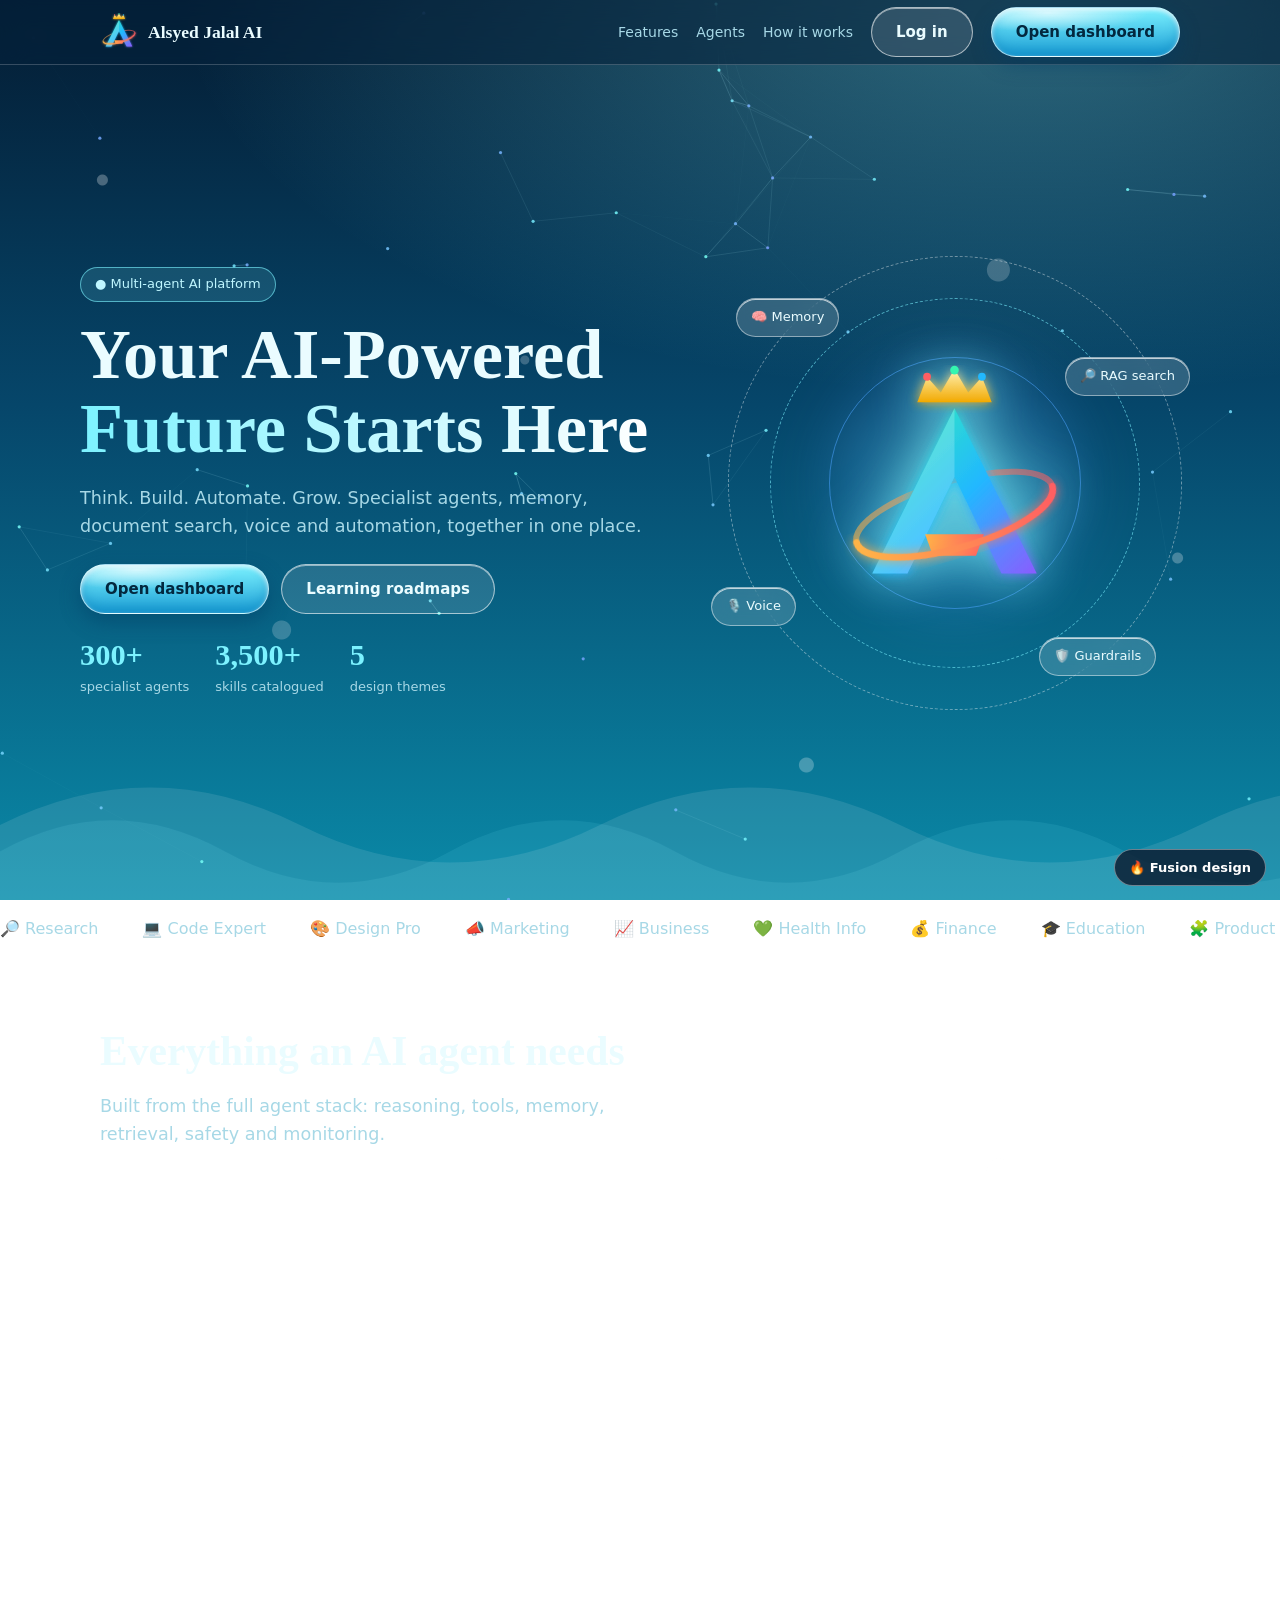
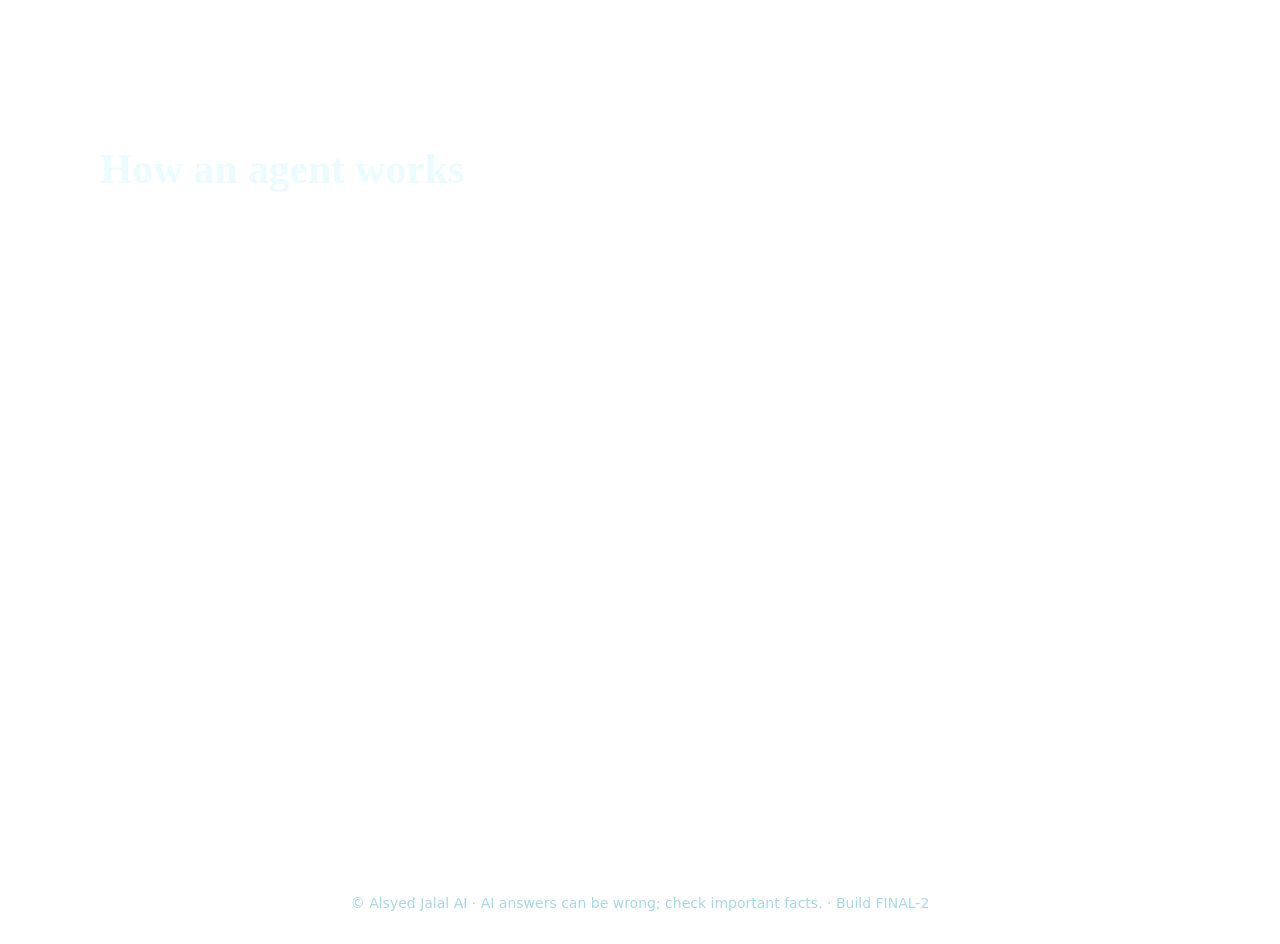
==== commit 246a1188: "Add files via upload" ====
--- a/index.html
+++ b/index.html
@@ -47,7 +47,7 @@
 @media(max-width:800px){.hero{grid-template-columns:1fr;text-align:center;min-height:0}.lead{margin:auto}.cta,.st{justify-content:center}nav .l{display:none}}
 @media(prefers-reduced-motion:reduce){*{animation:none!important;transition:none!important}.rv{opacity:1;transform:none}}
 :focus-visible{outline:3px solid var(--o);outline-offset:3px}
-</style><link rel="stylesheet" href="fusion.css"></head><body class="fusion">
+</style><link rel="stylesheet" href="fusion.css"><link rel="stylesheet" href="water.css"></head><body class="water">
 <canvas id="bg" aria-hidden="true"></canvas>
 <nav><div class="w"><a class="br" href="./"><img src="logo.svg" alt="">Alsyed Jalal AI</a><a class="l" href="#features">Features</a><a class="l" href="#agents">Agents</a><a class="l" href="#how">How it works</a><a class="btn s" href="login.html">Log in</a><a class="btn p" href="app.html">Open dashboard</a></div></nav>
 <header class="w hero"><div>
@@ -77,12 +77,12 @@
 <div class="cd rv"><h3>Verify and learn</h3><p>Checks the answer, cites sources and updates memory.</p></div>
 </div></div></section>
 <section><div class="w"><div class="band rv"><h2>Ready to build with agents?</h2><p class="lead" style="margin:8px auto 22px">Open the dashboard, try the tools, or sign in to your workspace.</p><a class="btn p" href="app.html">Open dashboard</a> <a class="btn s" href="login.html">Log in</a></div></div></section>
-<footer><div class="w">© Alsyed Jalal AI · AI answers can be wrong; check important facts.</div></footer>
+<footer><div class="w">© Alsyed Jalal AI · AI answers can be wrong; check important facts. · Build FINAL-2</div></footer>
 <script>
 (function(){var c=document.getElementById('bg'),x=c.getContext('2d'),W,H,P=[],rm=matchMedia('(prefers-reduced-motion:reduce)').matches;
 function size(){W=c.width=innerWidth;H=c.height=innerHeight;P=[];var n=Math.min(70,Math.floor(W*H/22000));for(var i=0;i<n;i++)P.push({x:Math.random()*W,y:Math.random()*H,vx:(Math.random()-.5)*.4,vy:(Math.random()-.5)*.4})}
-function f(){x.clearRect(0,0,W,H);P.forEach(function(p,i){if(!rm){p.x+=p.vx;p.y+=p.vy;if(p.x<0||p.x>W)p.vx*=-1;if(p.y<0||p.y>H)p.vy*=-1}x.fillStyle='hsla('+(i*47%360)+',95%,66%,.85)';x.beginPath();x.arc(p.x,p.y,1.6,0,6.3);x.fill();for(var j=i+1;j<P.length;j++){var q=P[j],d=Math.hypot(p.x-q.x,p.y-q.y);if(d<130){x.strokeStyle='rgba(255,150,120,'+(.22*(1-d/130))+')';x.beginPath();x.moveTo(p.x,p.y);x.lineTo(q.x,q.y);x.stroke()}}});if(!rm)requestAnimationFrame(f)}
+function f(){x.clearRect(0,0,W,H);P.forEach(function(p,i){if(!rm){p.x+=p.vx;p.y+=p.vy;if(p.x<0||p.x>W)p.vx*=-1;if(p.y<0||p.y>H)p.vy*=-1}x.fillStyle=document.body.classList.contains('water')?'hsla('+(175+(i*13%50))+',95%,72%,.85)':'hsla('+(i*47%360)+',95%,66%,.85)';x.beginPath();x.arc(p.x,p.y,1.6,0,6.3);x.fill();for(var j=i+1;j<P.length;j++){var q=P[j],d=Math.hypot(p.x-q.x,p.y-q.y);if(d<130){x.strokeStyle=(document.body.classList.contains('water')?'rgba(180,240,255,':'rgba(255,150,120,')+(.22*(1-d/130))+')';x.beginPath();x.moveTo(p.x,p.y);x.lineTo(q.x,q.y);x.stroke()}}});if(!rm)requestAnimationFrame(f)}
 size();f();addEventListener('resize',function(){size();if(rm)f()})})();
 (function(){var io=new IntersectionObserver(function(es){es.forEach(function(e){if(e.isIntersecting){e.target.classList.add('on');io.unobserve(e.target)}})},{threshold:.15});document.querySelectorAll('.rv').forEach(function(e){io.observe(e)});
 var co=new IntersectionObserver(function(es){es.forEach(function(e){if(!e.isIntersecting)return;co.unobserve(e.target);var n=+e.target.dataset.n,t=0,s=Math.max(1,Math.ceil(n/60)),k=setInterval(function(){t=Math.min(n,t+s);e.target.textContent=t.toLocaleString()+(n>=100?'+':'');if(t>=n)clearInterval(k)},25)})});document.querySelectorAll('[data-n]').forEach(function(e){co.observe(e)})})();
-</script></body></html>
+</script><script src="theme.js"></script></body></html>
--- a/water.css
+++ b/water.css
@@ -0,0 +1,26 @@
+/* WATER = watermorphism: translucent aqua glass, drifting bubbles, slow waves, soft refraction highlights. */
+@keyframes wsh{to{background-position:300% 0}}@keyframes bb{to{transform:translateY(-100vh)}}@keyframes wv{to{background-position:-1200px 0,-900px 14px}}
+body.water{--ink:#eafcff;--mut:#a7d8e6;--a:#7cf2ff;--b:#4da3ff;--c:#8fb7ff;--o:#ff9f7a;--g:#bff6ff;--in:rgba(255,255,255,.12);--bd:1px solid rgba(255,255,255,.3);--side:rgba(4,34,59,.55);--sh:none;
+background:radial-gradient(120% 80% at 80% 0%,rgba(124,242,255,.35),transparent 55%),linear-gradient(180deg,#041c33 0%,#06466a 45%,#0a8aa8 100%);background-attachment:fixed;color:var(--ink)}
+body.water::before{content:"";position:fixed;left:0;right:0;top:0;height:200vh;z-index:-1;pointer-events:none;background:radial-gradient(circle at 8% 20%,rgba(255,255,255,.28) 0 5px,transparent 6px),radial-gradient(circle at 22% 70%,rgba(255,255,255,.2) 0 9px,transparent 10px),radial-gradient(circle at 41% 40%,rgba(255,255,255,.22) 0 4px,transparent 5px),radial-gradient(circle at 63% 85%,rgba(255,255,255,.25) 0 7px,transparent 8px),radial-gradient(circle at 78% 30%,rgba(255,255,255,.2) 0 11px,transparent 12px),radial-gradient(circle at 92% 62%,rgba(255,255,255,.26) 0 5px,transparent 6px);background-size:100% 100vh;animation:bb 40s linear infinite}
+body.water::after{content:"";position:fixed;left:0;right:0;bottom:0;height:150px;z-index:-1;pointer-events:none;background:url("data:image/svg+xml,%3Csvg xmlns='http://www.w3.org/2000/svg' viewBox='0 0 1200 120' preserveAspectRatio='none'%3E%3Cpath d='M0 60 Q150 0 300 60 T600 60 T900 60 T1200 60 V120 H0Z' fill='%23ffffff' fill-opacity='.10'/%3E%3C/svg%3E") repeat-x 0 0/1200px 100%,url("data:image/svg+xml,%3Csvg xmlns='http://www.w3.org/2000/svg' viewBox='0 0 900 120' preserveAspectRatio='none'%3E%3Cpath d='M0 70 Q112 20 225 70 T450 70 T675 70 T900 70 V120 H0Z' fill='%237cf2ff' fill-opacity='.10'/%3E%3C/svg%3E") repeat-x 0 14px/900px 100%;animation:wv 20s linear infinite}
+body.water .cd,body.water .c,body.water .band{background:radial-gradient(130% 70% at 15% 0%,rgba(255,255,255,.38),transparent 55%),linear-gradient(160deg,rgba(255,255,255,.2),rgba(94,200,255,.1) 60%,rgba(0,150,200,.18))!important;border:1px solid rgba(255,255,255,.4)!important;border-radius:28px!important;backdrop-filter:blur(16px) saturate(1.5)!important;-webkit-backdrop-filter:blur(16px) saturate(1.5)!important;box-shadow:0 14px 34px rgba(0,30,60,.4),inset 0 1px 0 rgba(255,255,255,.7),inset 0 -14px 26px rgba(0,190,230,.14)!important;clip-path:none!important}
+body.water .cd:hover,body.water .c.p:hover{box-shadow:0 18px 44px rgba(0,30,60,.45),0 0 36px rgba(124,242,255,.45),inset 0 1px 0 rgba(255,255,255,.8),inset 0 -14px 26px rgba(0,190,230,.2)!important}
+body.water .btn,body.water .go{background:radial-gradient(120% 90% at 30% 10%,rgba(255,255,255,.7),transparent 45%),linear-gradient(180deg,#7cf2ff,#1c9fd6)!important;color:#03283f!important;border:1px solid rgba(255,255,255,.6)!important;border-radius:999px!important;animation:none!important;box-shadow:0 8px 20px rgba(0,60,100,.45),inset 0 -6px 12px rgba(0,120,180,.35),inset 0 2px 4px rgba(255,255,255,.8)!important}
+body.water .btn.s{background:rgba(255,255,255,.12)!important;color:var(--ink)!important;box-shadow:inset 0 1px 0 rgba(255,255,255,.5)!important}
+body.water input:not([type=checkbox]),body.water select,body.water textarea{background:rgba(255,255,255,.12)!important;color:var(--ink)!important;border:1px solid rgba(255,255,255,.35)!important;border-radius:16px!important;box-shadow:inset 0 3px 10px rgba(0,40,80,.35)!important}
+body.water ::placeholder{color:#a7d8e6}
+body.water h1 span,body.water .L h1 span{background:linear-gradient(90deg,#7cf2ff,#ffffff,#4da3ff,#7cf2ff);background-size:300% 100%;-webkit-background-clip:text;background-clip:text;color:transparent;animation:wsh 7s linear infinite}
+body.water .orb img,body.water .L img{filter:drop-shadow(0 0 24px rgba(124,242,255,.85));animation:fl 5s ease-in-out infinite}
+body.water .rg.r1{border-color:rgba(124,242,255,.6)}body.water .rg.r2{border-color:rgba(255,255,255,.4)}body.water .rg.r3{border-color:rgba(77,163,255,.55)}
+body.water .orb::before{background:radial-gradient(circle,rgba(124,242,255,.5),rgba(77,163,255,.2) 50%,transparent 70%)}
+body.water .chip{background:rgba(255,255,255,.16);border:1px solid rgba(255,255,255,.45);box-shadow:inset 0 1px 0 rgba(255,255,255,.7);backdrop-filter:blur(10px)}
+body.water nav{background:rgba(4,34,59,.55);border-bottom:1px solid rgba(255,255,255,.2);backdrop-filter:blur(14px)}
+body.water .pill{border-color:rgba(124,242,255,.6);background:rgba(124,242,255,.14);color:#bff6ff}
+body.water .mq{background:rgba(255,255,255,.08);border-color:rgba(255,255,255,.2)}
+body.water .L{background:radial-gradient(circle at 30% 20%,rgba(124,242,255,.35),transparent 55%),rgba(4,34,59,.4)}
+body.water .R{background:transparent}body.water .q{background:rgba(255,255,255,.1)}
+body.water aside{background:rgba(4,34,59,.6)!important;backdrop-filter:blur(16px);border-right:1px solid rgba(255,255,255,.25)!important}
+body.water aside button.on{background:linear-gradient(180deg,#7cf2ff,#1c9fd6)!important;color:#03283f!important;box-shadow:none!important}
+body.water .bar i{background:linear-gradient(90deg,#7cf2ff,#4da3ff)}
+@media(prefers-reduced-motion:reduce){body.water::before,body.water::after{animation:none}}
